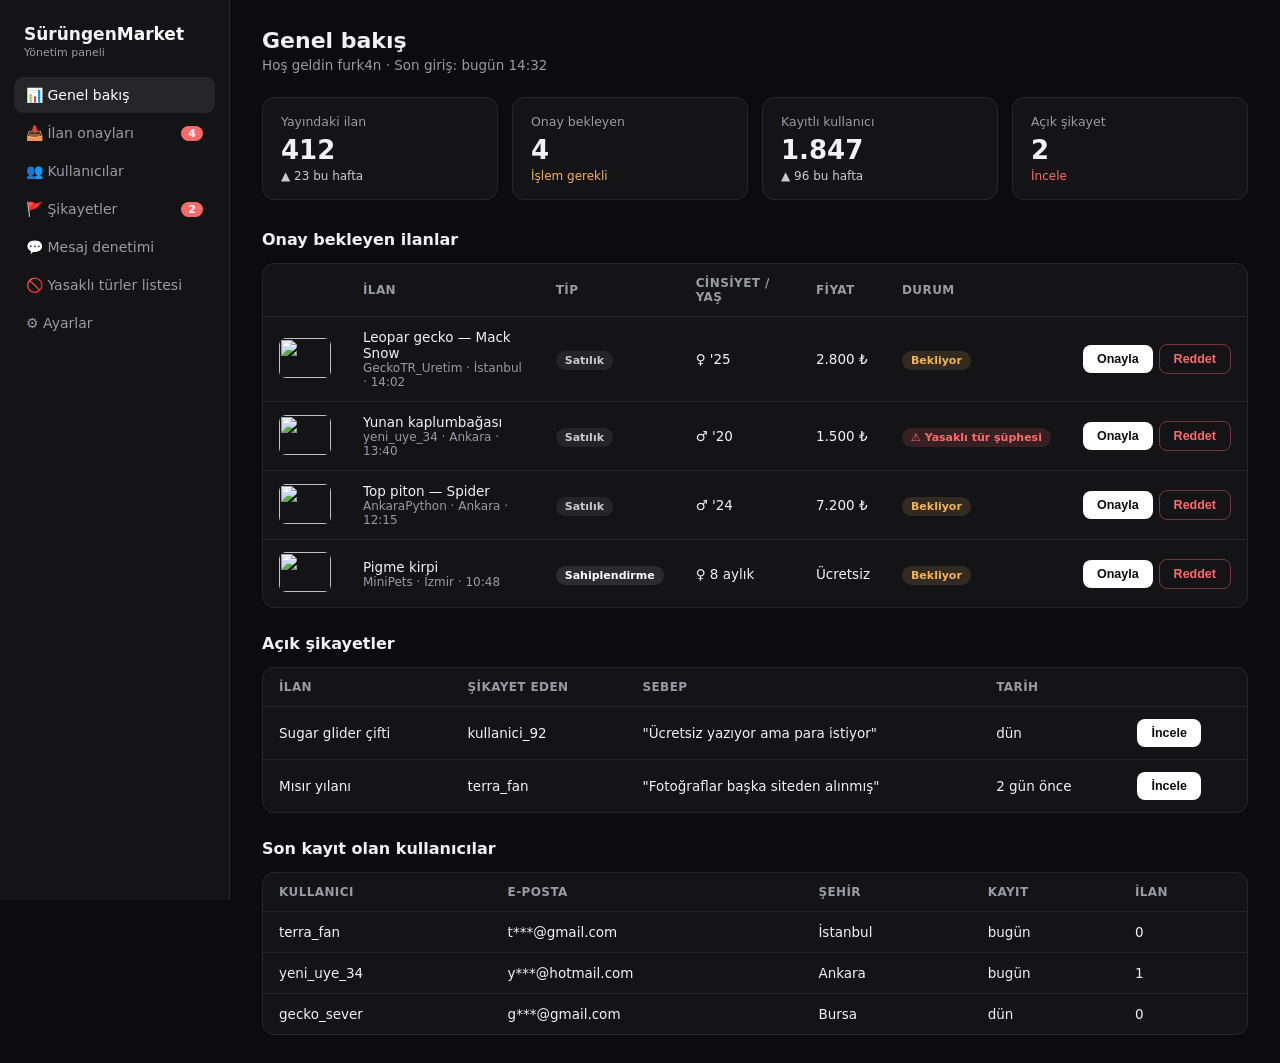
==== admin.html @ e625e051 "Add files via upload" ====
<!DOCTYPE html>
<html lang="tr">
<head>
<meta charset="UTF-8">
<meta name="viewport" content="width=device-width, initial-scale=1.0">
<title>Yönetim Paneli — SürüngenMarket</title>
<style>
  :root {
    --bg: #0c0c0e; --bg-2: #141417; --bg-3: #1c1c21;
    --border: #26262c; --border-2: #35353d;
    --text: #f2f2f4; --muted: #9a9aa3;
    --accent: #ffffff; --accent-2: #ffffff;
    --red: #ff6b6b; --amber: #f0b25a; --blue: #5aa8e8;
  }
  * { margin: 0; padding: 0; box-sizing: border-box; }
  body { font-family: 'Segoe UI', system-ui, sans-serif; background: var(--bg); color: var(--text); display: flex; min-height: 100vh; }

  aside { width: 230px; background: var(--bg-2); border-right: 1px solid var(--border); padding: 20px 14px; flex-shrink: 0; position: sticky; top: 0; height: 100vh; }
  .logo { font-size: 17px; font-weight: 800; padding: 4px 10px 18px; }
  .logo span { color: var(--accent-2); }
  .logo small { display: block; font-size: 11px; color: var(--muted); font-weight: 500; margin-top: 2px; }
  aside a { display: flex; align-items: center; gap: 10px; padding: 10px 12px; border-radius: 9px; color: var(--muted); text-decoration: none; font-size: 14px; font-weight: 500; margin-bottom: 2px; transition: all .15s; }
  aside a:hover { background: var(--bg-3); color: #fff; }
  aside a.active { background: rgba(255,255,255,.08); color: #fff; }
  aside a .n { margin-left: auto; background: var(--red); color: #fff; font-size: 11px; font-weight: 700; padding: 1px 7px; border-radius: 99px; }

  main { flex: 1; padding: 28px 32px; max-width: 1100px; }
  h1 { font-size: 22px; font-weight: 700; margin-bottom: 4px; }
  .sub { color: var(--muted); font-size: 13.5px; margin-bottom: 24px; }

  .stats { display: grid; grid-template-columns: repeat(auto-fit, minmax(170px, 1fr)); gap: 14px; margin-bottom: 30px; }
  .stat { background: var(--bg-2); border: 1px solid var(--border); border-radius: 12px; padding: 16px 18px; transition: transform .2s, border-color .2s; }
  .stat:hover { transform: translateY(-3px); border-color: var(--border-2); }
  .stat .l { font-size: 12.5px; color: var(--muted); margin-bottom: 6px; }
  .stat .v { font-size: 26px; font-weight: 700; }
  .stat .d { font-size: 12px; margin-top: 4px; }
  .up { color: #c9c9ce; } .warn { color: var(--amber); } .down { color: var(--red); }

  h2 { font-size: 16px; font-weight: 700; margin: 26px 0 14px; }
  .panel { background: var(--bg-2); border: 1px solid var(--border); border-radius: 12px; overflow: hidden; }
  table { width: 100%; border-collapse: collapse; font-size: 13.5px; }
  th { text-align: left; padding: 12px 16px; color: var(--muted); font-size: 12px; text-transform: uppercase; letter-spacing: .4px; border-bottom: 1px solid var(--border); font-weight: 600; }
  td { padding: 12px 16px; border-bottom: 1px solid var(--border); vertical-align: middle; }
  tr:last-child td { border-bottom: none; }
  tr { transition: background .15s; }
  tbody tr:hover { background: var(--bg-3); }
  .thumb { width: 52px; height: 40px; border-radius: 7px; object-fit: cover; }
  .who { font-size: 12px; color: var(--muted); }
  .tag { font-size: 11px; font-weight: 600; padding: 3px 9px; border-radius: 99px; white-space: nowrap; }
  .tag.bekliyor { background: rgba(240,178,90,.14); color: var(--amber); }
  .tag.riskli { background: rgba(255,107,107,.14); color: var(--red); }
  .tag.satis { background: rgba(255,255,255,.07); color: #c9c9ce; }
  .tag.sahiplendirme { background: rgba(255,255,255,.1); color: #fff; }
  .btn { padding: 7px 14px; border-radius: 8px; font-size: 12.5px; font-weight: 600; cursor: pointer; border: none; transition: opacity .15s, transform .1s; }
  .btn:hover { opacity: .85; } .btn:active { transform: scale(.96); }
  .ok { background: #fff; color: #0c0c0e; }
  .no { background: transparent; color: var(--red); border: 1px solid rgba(255,107,107,.4); margin-left: 6px; }
  .empty { padding: 28px 16px; text-align: center; color: var(--muted); font-size: 14px; }
  .row-out { animation: out .35s ease forwards; }
  @keyframes out { to { opacity: 0; transform: translateX(24px); } }
  .toast { position: fixed; bottom: 24px; right: 24px; background: var(--bg-3); border: 1px solid var(--border-2); border-left: 3px solid #fff; padding: 12px 18px; border-radius: 10px; font-size: 13.5px; display: none; animation: pop .25s ease; }
  @keyframes pop { from { transform: translateY(10px); opacity: 0; } to { transform: none; opacity: 1; } }
  @media (max-width: 800px) { aside { display: none; } main { padding: 20px 16px; } }
</style>
</head>
<body>

<aside>
  <div class="logo">Sürüngen<span>Market</span><small>Yönetim paneli</small></div>
  <a href="#" class="active">📊 Genel bakış</a>
  <a href="#onay">📥 İlan onayları <span class="n" id="pending-n">4</span></a>
  <a href="#">👥 Kullanıcılar</a>
  <a href="#sikayet">🚩 Şikayetler <span class="n">2</span></a>
  <a href="#">💬 Mesaj denetimi</a>
  <a href="#">🚫 Yasaklı türler listesi</a>
  <a href="#">⚙️ Ayarlar</a>
</aside>

<main>
  <h1>Genel bakış</h1>
  <p class="sub">Hoş geldin furk4n · Son giriş: bugün 14:32</p>

  <div class="stats">
    <div class="stat"><div class="l">Yayındaki ilan</div><div class="v">412</div><div class="d up">▲ 23 bu hafta</div></div>
    <div class="stat"><div class="l">Onay bekleyen</div><div class="v" id="stat-pending">4</div><div class="d warn">İşlem gerekli</div></div>
    <div class="stat"><div class="l">Kayıtlı kullanıcı</div><div class="v">1.847</div><div class="d up">▲ 96 bu hafta</div></div>
    <div class="stat"><div class="l">Açık şikayet</div><div class="v">2</div><div class="d down">İncele</div></div>
  </div>

  <h2 id="onay">Onay bekleyen ilanlar</h2>
  <div class="panel">
    <table>
      <thead><tr><th></th><th>İlan</th><th>Tip</th><th>Cinsiyet / yaş</th><th>Fiyat</th><th>Durum</th><th></th></tr></thead>
      <tbody id="queue">
        <tr>
          <td><img class="thumb" src="https://loremflickr.com/160/120/leopardgecko?lock=41" alt=""></td>
          <td>Leopar gecko — Mack Snow<div class="who">GeckoTR_Uretim · İstanbul · 14:02</div></td>
          <td><span class="tag satis">Satılık</span></td>
          <td>♀ '25</td>
          <td>2.800 ₺</td>
          <td><span class="tag bekliyor">Bekliyor</span></td>
          <td style="white-space:nowrap"><button class="btn ok" onclick="approve(this)">Onayla</button><button class="btn no" onclick="reject(this)">Reddet</button></td>
        </tr>
        <tr>
          <td><img class="thumb" src="https://loremflickr.com/160/120/tortoise?lock=42" alt=""></td>
          <td>Yunan kaplumbağası<div class="who">yeni_uye_34 · Ankara · 13:40</div></td>
          <td><span class="tag satis">Satılık</span></td>
          <td>♂ '20</td>
          <td>1.500 ₺</td>
          <td><span class="tag riskli">⚠ Yasaklı tür şüphesi</span></td>
          <td style="white-space:nowrap"><button class="btn ok" onclick="approve(this)">Onayla</button><button class="btn no" onclick="reject(this)">Reddet</button></td>
        </tr>
        <tr>
          <td><img class="thumb" src="https://loremflickr.com/160/120/ballpython?lock=43" alt=""></td>
          <td>Top piton — Spider<div class="who">AnkaraPython · Ankara · 12:15</div></td>
          <td><span class="tag satis">Satılık</span></td>
          <td>♂ '24</td>
          <td>7.200 ₺</td>
          <td><span class="tag bekliyor">Bekliyor</span></td>
          <td style="white-space:nowrap"><button class="btn ok" onclick="approve(this)">Onayla</button><button class="btn no" onclick="reject(this)">Reddet</button></td>
        </tr>
        <tr>
          <td><img class="thumb" src="https://loremflickr.com/160/120/hedgehog?lock=44" alt=""></td>
          <td>Pigme kirpi<div class="who">MiniPets · İzmir · 10:48</div></td>
          <td><span class="tag sahiplendirme">Sahiplendirme</span></td>
          <td>♀ 8 aylık</td>
          <td>Ücretsiz</td>
          <td><span class="tag bekliyor">Bekliyor</span></td>
          <td style="white-space:nowrap"><button class="btn ok" onclick="approve(this)">Onayla</button><button class="btn no" onclick="reject(this)">Reddet</button></td>
        </tr>
      </tbody>
    </table>
    <div class="empty" id="empty" style="display:none">Bekleyen ilan kalmadı 🎉</div>
  </div>

  <h2 id="sikayet">Açık şikayetler</h2>
  <div class="panel">
    <table>
      <thead><tr><th>İlan</th><th>Şikayet eden</th><th>Sebep</th><th>Tarih</th><th></th></tr></thead>
      <tbody>
        <tr><td>Sugar glider çifti</td><td>kullanici_92</td><td>"Ücretsiz yazıyor ama para istiyor"</td><td>dün</td><td><button class="btn ok">İncele</button></td></tr>
        <tr><td>Mısır yılanı</td><td>terra_fan</td><td>"Fotoğraflar başka siteden alınmış"</td><td>2 gün önce</td><td><button class="btn ok">İncele</button></td></tr>
      </tbody>
    </table>
  </div>

  <h2>Son kayıt olan kullanıcılar</h2>
  <div class="panel">
    <table>
      <thead><tr><th>Kullanıcı</th><th>E-posta</th><th>Şehir</th><th>Kayıt</th><th>İlan</th></tr></thead>
      <tbody>
        <tr><td>terra_fan</td><td>t***@gmail.com</td><td>İstanbul</td><td>bugün</td><td>0</td></tr>
        <tr><td>yeni_uye_34</td><td>y***@hotmail.com</td><td>Ankara</td><td>bugün</td><td>1</td></tr>
        <tr><td>gecko_sever</td><td>g***@gmail.com</td><td>Bursa</td><td>dün</td><td>0</td></tr>
      </tbody>
    </table>
  </div>
</main>

<div class="toast" id="toast"></div>

<script>
function done(row, msg) {
  row.classList.add("row-out");
  setTimeout(() => {
    row.remove();
    const left = document.querySelectorAll("#queue tr").length;
    document.getElementById("pending-n").textContent = left;
    document.getElementById("stat-pending").textContent = left;
    if (!left) document.getElementById("empty").style.display = "block";
  }, 350);
  const t = document.getElementById("toast");
  t.textContent = msg;
  t.style.display = "block";
  clearTimeout(t._h);
  t._h = setTimeout(() => t.style.display = "none", 2500);
}
function approve(btn) { done(btn.closest("tr"), "İlan onaylandı ve yayına alındı ✓"); }
function reject(btn) { done(btn.closest("tr"), "İlan reddedildi, kullanıcıya bildirim gönderildi"); }
</script>

</body>
</html>
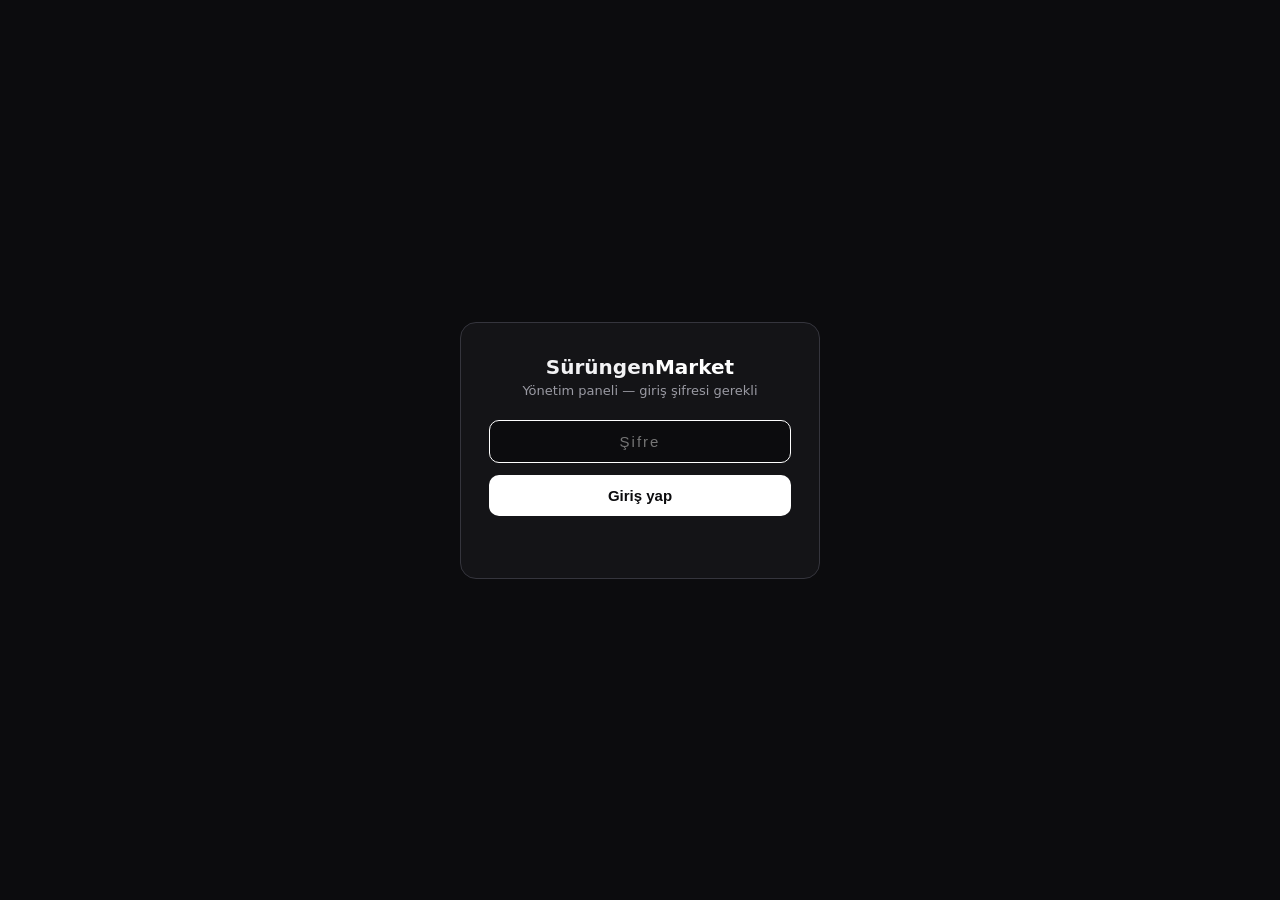
==== commit 74cccaf7: "Add files via upload" ====
--- a/admin.html
+++ b/admin.html
@@ -61,9 +61,32 @@
   .toast { position: fixed; bottom: 24px; right: 24px; background: var(--bg-3); border: 1px solid var(--border-2); border-left: 3px solid #fff; padding: 12px 18px; border-radius: 10px; font-size: 13.5px; display: none; animation: pop .25s ease; }
   @keyframes pop { from { transform: translateY(10px); opacity: 0; } to { transform: none; opacity: 1; } }
   @media (max-width: 800px) { aside { display: none; } main { padding: 20px 16px; } }
+
+  /* Giriş kapısı */
+  #gate { position: fixed; inset: 0; z-index: 999; background: var(--bg); display: flex; align-items: center; justify-content: center; }
+  .gate-box { width: 100%; max-width: 360px; background: var(--bg-2); border: 1px solid var(--border-2); border-radius: 16px; padding: 32px 28px; text-align: center; }
+  .gate-box .glogo { font-size: 20px; font-weight: 800; margin-bottom: 4px; }
+  .gate-box .glogo span { color: #fff; }
+  .gate-box p { color: var(--muted); font-size: 13px; margin-bottom: 22px; }
+  .gate-box input { width: 100%; padding: 12px 14px; border-radius: 10px; border: 1px solid var(--border-2); background: var(--bg); color: #fff; font-size: 15px; outline: none; text-align: center; letter-spacing: 2px; }
+  .gate-box input:focus { border-color: #fff; }
+  .gate-box button { width: 100%; margin-top: 12px; padding: 12px; border-radius: 10px; border: none; background: #fff; color: #0c0c0e; font-size: 15px; font-weight: 700; cursor: pointer; }
+  .gate-box .gerr { color: var(--red); font-size: 13px; margin-top: 12px; min-height: 18px; }
+  body.locked { overflow: hidden; }
+  body.locked aside, body.locked main, body.locked .toast { display: none !important; }
 </style>
 </head>
-<body>
+<body class="locked">
+
+<div id="gate">
+  <div class="gate-box">
+    <div class="glogo">Sürüngen<span>Market</span></div>
+    <p>Yönetim paneli — giriş şifresi gerekli</p>
+    <input id="gpass" type="password" placeholder="Şifre" autofocus onkeydown="if(event.key==='Enter') tryLogin()">
+    <button onclick="tryLogin()">Giriş yap</button>
+    <div class="gerr" id="gerr"></div>
+  </div>
+</div>
 
 <aside>
   <div class="logo">Sürüngen<span>Market</span><small>Yönetim paneli</small></div>
@@ -160,6 +183,32 @@
 <div class="toast" id="toast"></div>
 
 <script>
+/* ============================================================
+   YÖNETİM PANELİ GİRİŞ ŞİFRESİ
+   Şifreyi değiştirmek için aşağıdaki tırnak içini düzenle:
+   ============================================================ */
+const ADMIN_SIFRE = "surungen2026";
+
+/* Oturum: doğru şifre girilince tarayıcı sekmesi boyunca hatırlanır */
+if (sessionStorage.getItem("sm_admin_ok") === "1") unlock();
+
+function tryLogin() {
+  const val = document.getElementById("gpass").value;
+  if (val === ADMIN_SIFRE) {
+    sessionStorage.setItem("sm_admin_ok", "1");
+    unlock();
+  } else {
+    document.getElementById("gerr").textContent = "Şifre hatalı, tekrar dene.";
+    document.getElementById("gpass").value = "";
+    document.getElementById("gpass").focus();
+  }
+}
+function unlock() {
+  document.body.classList.remove("locked");
+  const g = document.getElementById("gate");
+  if (g) g.remove();
+}
+
 function done(row, msg) {
   row.classList.add("row-out");
   setTimeout(() => {
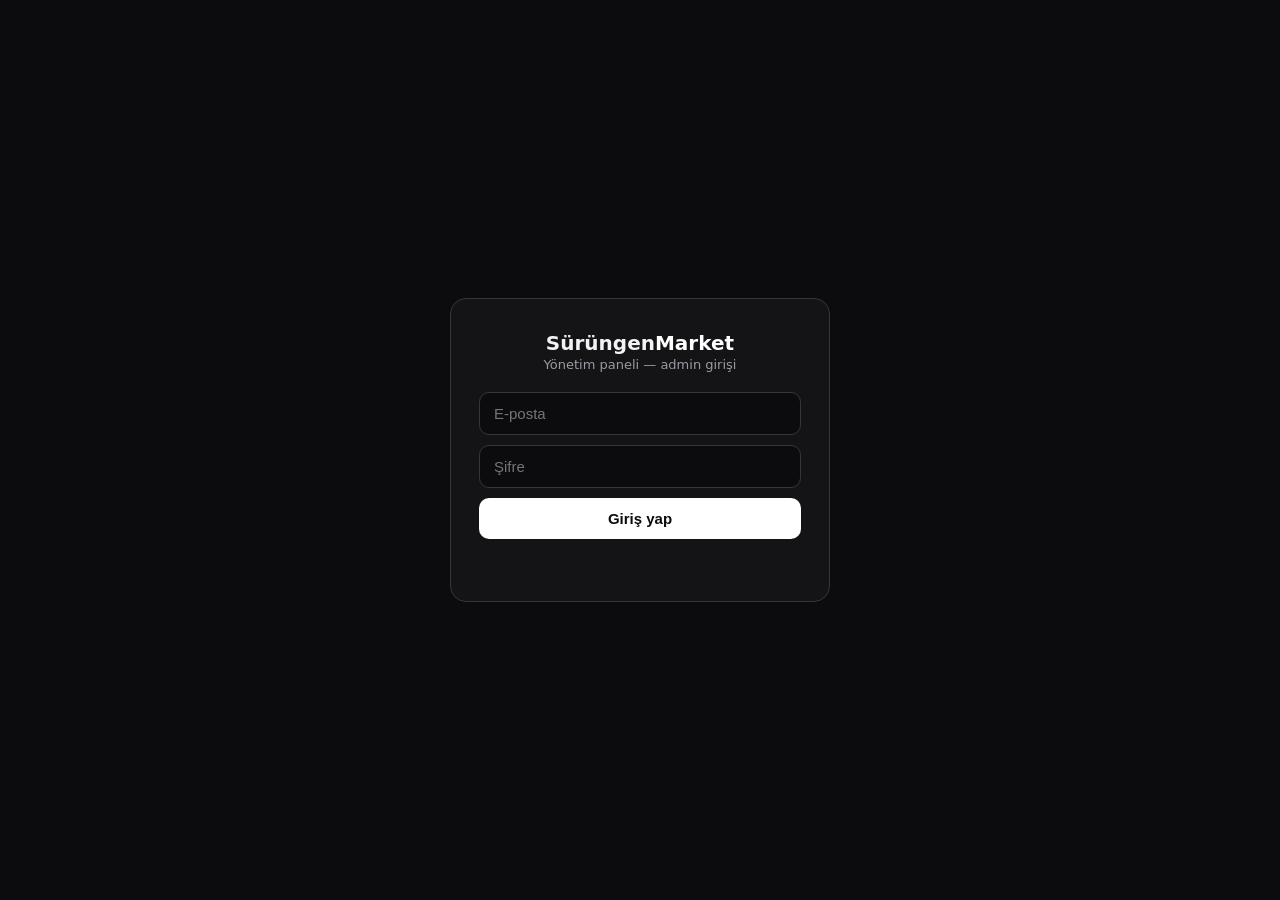
==== commit 19cd582c: "Update admin.html" ====
--- a/admin.html
+++ b/admin.html
@@ -3,230 +3,256 @@
 <head>
 <meta charset="UTF-8">
 <meta name="viewport" content="width=device-width, initial-scale=1.0">
+<meta name="robots" content="noindex, nofollow">
 <title>Yönetim Paneli — SürüngenMarket</title>
 <style>
   :root {
-    --bg: #0c0c0e; --bg-2: #141417; --bg-3: #1c1c21;
-    --border: #26262c; --border-2: #35353d;
-    --text: #f2f2f4; --muted: #9a9aa3;
-    --accent: #ffffff; --accent-2: #ffffff;
-    --red: #ff6b6b; --amber: #f0b25a; --blue: #5aa8e8;
+    --bg:#0c0c0e; --bg-2:#141417; --bg-3:#1c1c21; --border:#26262c; --border-2:#35353d;
+    --text:#f2f2f4; --muted:#9a9aa3; --red:#ff6b6b; --amber:#f0b25a; --green:#26c592;
   }
-  * { margin: 0; padding: 0; box-sizing: border-box; }
-  body { font-family: 'Segoe UI', system-ui, sans-serif; background: var(--bg); color: var(--text); display: flex; min-height: 100vh; }
-
-  aside { width: 230px; background: var(--bg-2); border-right: 1px solid var(--border); padding: 20px 14px; flex-shrink: 0; position: sticky; top: 0; height: 100vh; }
-  .logo { font-size: 17px; font-weight: 800; padding: 4px 10px 18px; }
-  .logo span { color: var(--accent-2); }
-  .logo small { display: block; font-size: 11px; color: var(--muted); font-weight: 500; margin-top: 2px; }
-  aside a { display: flex; align-items: center; gap: 10px; padding: 10px 12px; border-radius: 9px; color: var(--muted); text-decoration: none; font-size: 14px; font-weight: 500; margin-bottom: 2px; transition: all .15s; }
-  aside a:hover { background: var(--bg-3); color: #fff; }
-  aside a.active { background: rgba(255,255,255,.08); color: #fff; }
-  aside a .n { margin-left: auto; background: var(--red); color: #fff; font-size: 11px; font-weight: 700; padding: 1px 7px; border-radius: 99px; }
-
-  main { flex: 1; padding: 28px 32px; max-width: 1100px; }
-  h1 { font-size: 22px; font-weight: 700; margin-bottom: 4px; }
-  .sub { color: var(--muted); font-size: 13.5px; margin-bottom: 24px; }
-
-  .stats { display: grid; grid-template-columns: repeat(auto-fit, minmax(170px, 1fr)); gap: 14px; margin-bottom: 30px; }
-  .stat { background: var(--bg-2); border: 1px solid var(--border); border-radius: 12px; padding: 16px 18px; transition: transform .2s, border-color .2s; }
-  .stat:hover { transform: translateY(-3px); border-color: var(--border-2); }
-  .stat .l { font-size: 12.5px; color: var(--muted); margin-bottom: 6px; }
-  .stat .v { font-size: 26px; font-weight: 700; }
-  .stat .d { font-size: 12px; margin-top: 4px; }
-  .up { color: #c9c9ce; } .warn { color: var(--amber); } .down { color: var(--red); }
-
-  h2 { font-size: 16px; font-weight: 700; margin: 26px 0 14px; }
-  .panel { background: var(--bg-2); border: 1px solid var(--border); border-radius: 12px; overflow: hidden; }
-  table { width: 100%; border-collapse: collapse; font-size: 13.5px; }
-  th { text-align: left; padding: 12px 16px; color: var(--muted); font-size: 12px; text-transform: uppercase; letter-spacing: .4px; border-bottom: 1px solid var(--border); font-weight: 600; }
-  td { padding: 12px 16px; border-bottom: 1px solid var(--border); vertical-align: middle; }
-  tr:last-child td { border-bottom: none; }
-  tr { transition: background .15s; }
-  tbody tr:hover { background: var(--bg-3); }
-  .thumb { width: 52px; height: 40px; border-radius: 7px; object-fit: cover; }
-  .who { font-size: 12px; color: var(--muted); }
-  .tag { font-size: 11px; font-weight: 600; padding: 3px 9px; border-radius: 99px; white-space: nowrap; }
-  .tag.bekliyor { background: rgba(240,178,90,.14); color: var(--amber); }
-  .tag.riskli { background: rgba(255,107,107,.14); color: var(--red); }
-  .tag.satis { background: rgba(255,255,255,.07); color: #c9c9ce; }
-  .tag.sahiplendirme { background: rgba(255,255,255,.1); color: #fff; }
-  .btn { padding: 7px 14px; border-radius: 8px; font-size: 12.5px; font-weight: 600; cursor: pointer; border: none; transition: opacity .15s, transform .1s; }
-  .btn:hover { opacity: .85; } .btn:active { transform: scale(.96); }
-  .ok { background: #fff; color: #0c0c0e; }
-  .no { background: transparent; color: var(--red); border: 1px solid rgba(255,107,107,.4); margin-left: 6px; }
-  .empty { padding: 28px 16px; text-align: center; color: var(--muted); font-size: 14px; }
-  .row-out { animation: out .35s ease forwards; }
-  @keyframes out { to { opacity: 0; transform: translateX(24px); } }
-  .toast { position: fixed; bottom: 24px; right: 24px; background: var(--bg-3); border: 1px solid var(--border-2); border-left: 3px solid #fff; padding: 12px 18px; border-radius: 10px; font-size: 13.5px; display: none; animation: pop .25s ease; }
-  @keyframes pop { from { transform: translateY(10px); opacity: 0; } to { transform: none; opacity: 1; } }
-  @media (max-width: 800px) { aside { display: none; } main { padding: 20px 16px; } }
-
-  /* Giriş kapısı */
-  #gate { position: fixed; inset: 0; z-index: 999; background: var(--bg); display: flex; align-items: center; justify-content: center; }
-  .gate-box { width: 100%; max-width: 360px; background: var(--bg-2); border: 1px solid var(--border-2); border-radius: 16px; padding: 32px 28px; text-align: center; }
-  .gate-box .glogo { font-size: 20px; font-weight: 800; margin-bottom: 4px; }
-  .gate-box .glogo span { color: #fff; }
-  .gate-box p { color: var(--muted); font-size: 13px; margin-bottom: 22px; }
-  .gate-box input { width: 100%; padding: 12px 14px; border-radius: 10px; border: 1px solid var(--border-2); background: var(--bg); color: #fff; font-size: 15px; outline: none; text-align: center; letter-spacing: 2px; }
-  .gate-box input:focus { border-color: #fff; }
-  .gate-box button { width: 100%; margin-top: 12px; padding: 12px; border-radius: 10px; border: none; background: #fff; color: #0c0c0e; font-size: 15px; font-weight: 700; cursor: pointer; }
-  .gate-box .gerr { color: var(--red); font-size: 13px; margin-top: 12px; min-height: 18px; }
-  body.locked { overflow: hidden; }
-  body.locked aside, body.locked main, body.locked .toast { display: none !important; }
+  * { margin:0; padding:0; box-sizing:border-box; }
+  body { font-family:'Segoe UI',system-ui,sans-serif; background:var(--bg); color:var(--text); }
+  a { color:inherit; }
+  .layout { display:flex; min-height:100vh; }
+  aside { width:230px; background:var(--bg-2); border-right:1px solid var(--border); padding:20px 14px; flex-shrink:0; }
+  .logo { font-size:17px; font-weight:800; padding:4px 10px 4px; }
+  .logo span { color:#fff; } .logo small { display:block; font-size:11px; color:var(--muted); font-weight:500; margin-top:2px; }
+  aside nav { margin-top:14px; }
+  aside a.navitem { display:flex; align-items:center; gap:10px; padding:10px 12px; border-radius:9px; color:var(--muted); text-decoration:none; font-size:14px; font-weight:500; margin-bottom:2px; cursor:pointer; transition:all .15s; }
+  aside a.navitem:hover { background:var(--bg-3); color:#fff; }
+  aside a.navitem .n { margin-left:auto; background:var(--red); color:#fff; font-size:11px; font-weight:700; padding:1px 7px; border-radius:99px; }
+  main { flex:1; padding:28px 32px; max-width:1150px; }
+  h1 { font-size:22px; font-weight:700; margin-bottom:4px; }
+  .sub { color:var(--muted); font-size:13.5px; margin-bottom:24px; }
+  .stats { display:grid; grid-template-columns:repeat(auto-fit,minmax(170px,1fr)); gap:14px; margin-bottom:30px; }
+  .stat { background:var(--bg-2); border:1px solid var(--border); border-radius:12px; padding:16px 18px; }
+  .stat .l { font-size:12.5px; color:var(--muted); margin-bottom:6px; }
+  .stat .v { font-size:26px; font-weight:700; }
+  h2 { font-size:16px; font-weight:700; margin:26px 0 14px; }
+  .panel { background:var(--bg-2); border:1px solid var(--border); border-radius:12px; overflow:hidden; }
+  table { width:100%; border-collapse:collapse; font-size:13.5px; }
+  th { text-align:left; padding:12px 16px; color:var(--muted); font-size:12px; text-transform:uppercase; letter-spacing:.4px; border-bottom:1px solid var(--border); font-weight:600; }
+  td { padding:12px 16px; border-bottom:1px solid var(--border); vertical-align:middle; }
+  tr:last-child td { border-bottom:none; }
+  tbody tr:hover { background:var(--bg-3); }
+  .thumb { width:52px; height:40px; border-radius:7px; object-fit:cover; background:var(--bg-3); }
+  .who { font-size:12px; color:var(--muted); }
+  .tag { font-size:11px; font-weight:600; padding:3px 9px; border-radius:99px; white-space:nowrap; }
+  .tag.bekliyor { background:rgba(240,178,90,.14); color:var(--amber); }
+  .tag.satis { background:rgba(255,255,255,.07); color:#c9c9ce; }
+  .tag.sahiplendirme { background:rgba(255,255,255,.12); color:#fff; }
+  .btn { padding:7px 14px; border-radius:8px; font-size:12.5px; font-weight:600; cursor:pointer; border:none; transition:opacity .15s, transform .1s; }
+  .btn:hover { opacity:.85; } .btn:active { transform:scale(.96); }
+  .ok { background:#fff; color:#0c0c0e; }
+  .no { background:transparent; color:var(--red); border:1px solid rgba(255,107,107,.4); margin-left:6px; }
+  .empty { padding:26px 16px; text-align:center; color:var(--muted); font-size:14px; }
+  .toast { position:fixed; bottom:24px; right:24px; background:var(--bg-3); border:1px solid var(--border-2); border-left:3px solid var(--green); padding:12px 18px; border-radius:10px; font-size:13.5px; display:none; z-index:50; }
+  /* giriş kapısı */
+  #gate { position:fixed; inset:0; background:var(--bg); display:flex; align-items:center; justify-content:center; padding:20px; z-index:100; }
+  .gate-box { width:100%; max-width:380px; background:var(--bg-2); border:1px solid var(--border-2); border-radius:16px; padding:32px 28px; text-align:center; }
+  .gate-box .glogo { font-size:20px; font-weight:800; margin-bottom:2px; } .gate-box .glogo span { color:#fff; }
+  .gate-box p { color:var(--muted); font-size:13px; margin-bottom:20px; }
+  .gate-box input { width:100%; padding:12px 14px; border-radius:10px; border:1px solid var(--border-2); background:var(--bg); color:#fff; font-size:15px; outline:none; margin-bottom:10px; }
+  .gate-box button { width:100%; padding:12px; border-radius:10px; border:none; background:#fff; color:#0c0c0e; font-weight:700; font-size:15px; cursor:pointer; }
+  .gate-box .gerr { color:var(--red); font-size:13px; margin-top:12px; min-height:18px; }
+  .hidden { display:none !important; }
+  @media (max-width:820px){ aside{display:none;} main{padding:20px 16px;} }
 </style>
 </head>
-<body class="locked">
+<body>
 
 <div id="gate">
   <div class="gate-box">
     <div class="glogo">Sürüngen<span>Market</span></div>
-    <p>Yönetim paneli — giriş şifresi gerekli</p>
-    <input id="gpass" type="password" placeholder="Şifre" autofocus onkeydown="if(event.key==='Enter') tryLogin()">
-    <button onclick="tryLogin()">Giriş yap</button>
+    <p id="gate-sub">Yönetim paneli — admin girişi</p>
+    <div id="gate-form">
+      <input id="g-email" type="email" placeholder="E-posta">
+      <input id="g-pass" type="password" placeholder="Şifre">
+      <button id="g-login">Giriş yap</button>
+    </div>
     <div class="gerr" id="gerr"></div>
   </div>
 </div>
 
-<aside>
-  <div class="logo">Sürüngen<span>Market</span><small>Yönetim paneli</small></div>
-  <a href="#" class="active">📊 Genel bakış</a>
-  <a href="#onay">📥 İlan onayları <span class="n" id="pending-n">4</span></a>
-  <a href="#">👥 Kullanıcılar</a>
-  <a href="#sikayet">🚩 Şikayetler <span class="n">2</span></a>
-  <a href="#">💬 Mesaj denetimi</a>
-  <a href="#">🚫 Yasaklı türler listesi</a>
-  <a href="#">⚙️ Ayarlar</a>
-</aside>
-
-<main>
-  <h1>Genel bakış</h1>
-  <p class="sub">Hoş geldin furk4n · Son giriş: bugün 14:32</p>
-
-  <div class="stats">
-    <div class="stat"><div class="l">Yayındaki ilan</div><div class="v">412</div><div class="d up">▲ 23 bu hafta</div></div>
-    <div class="stat"><div class="l">Onay bekleyen</div><div class="v" id="stat-pending">4</div><div class="d warn">İşlem gerekli</div></div>
-    <div class="stat"><div class="l">Kayıtlı kullanıcı</div><div class="v">1.847</div><div class="d up">▲ 96 bu hafta</div></div>
-    <div class="stat"><div class="l">Açık şikayet</div><div class="v">2</div><div class="d down">İncele</div></div>
-  </div>
-
-  <h2 id="onay">Onay bekleyen ilanlar</h2>
-  <div class="panel">
-    <table>
-      <thead><tr><th></th><th>İlan</th><th>Tip</th><th>Cinsiyet / yaş</th><th>Fiyat</th><th>Durum</th><th></th></tr></thead>
-      <tbody id="queue">
-        <tr>
-          <td><img class="thumb" src="https://loremflickr.com/160/120/leopardgecko?lock=41" alt=""></td>
-          <td>Leopar gecko — Mack Snow<div class="who">GeckoTR_Uretim · İstanbul · 14:02</div></td>
-          <td><span class="tag satis">Satılık</span></td>
-          <td>♀ '25</td>
-          <td>2.800 ₺</td>
-          <td><span class="tag bekliyor">Bekliyor</span></td>
-          <td style="white-space:nowrap"><button class="btn ok" onclick="approve(this)">Onayla</button><button class="btn no" onclick="reject(this)">Reddet</button></td>
-        </tr>
-        <tr>
-          <td><img class="thumb" src="https://loremflickr.com/160/120/tortoise?lock=42" alt=""></td>
-          <td>Yunan kaplumbağası<div class="who">yeni_uye_34 · Ankara · 13:40</div></td>
-          <td><span class="tag satis">Satılık</span></td>
-          <td>♂ '20</td>
-          <td>1.500 ₺</td>
-          <td><span class="tag riskli">⚠ Yasaklı tür şüphesi</span></td>
-          <td style="white-space:nowrap"><button class="btn ok" onclick="approve(this)">Onayla</button><button class="btn no" onclick="reject(this)">Reddet</button></td>
-        </tr>
-        <tr>
-          <td><img class="thumb" src="https://loremflickr.com/160/120/ballpython?lock=43" alt=""></td>
-          <td>Top piton — Spider<div class="who">AnkaraPython · Ankara · 12:15</div></td>
-          <td><span class="tag satis">Satılık</span></td>
-          <td>♂ '24</td>
-          <td>7.200 ₺</td>
-          <td><span class="tag bekliyor">Bekliyor</span></td>
-          <td style="white-space:nowrap"><button class="btn ok" onclick="approve(this)">Onayla</button><button class="btn no" onclick="reject(this)">Reddet</button></td>
-        </tr>
-        <tr>
-          <td><img class="thumb" src="https://loremflickr.com/160/120/hedgehog?lock=44" alt=""></td>
-          <td>Pigme kirpi<div class="who">MiniPets · İzmir · 10:48</div></td>
-          <td><span class="tag sahiplendirme">Sahiplendirme</span></td>
-          <td>♀ 8 aylık</td>
-          <td>Ücretsiz</td>
-          <td><span class="tag bekliyor">Bekliyor</span></td>
-          <td style="white-space:nowrap"><button class="btn ok" onclick="approve(this)">Onayla</button><button class="btn no" onclick="reject(this)">Reddet</button></td>
-        </tr>
-      </tbody>
-    </table>
-    <div class="empty" id="empty" style="display:none">Bekleyen ilan kalmadı 🎉</div>
-  </div>
-
-  <h2 id="sikayet">Açık şikayetler</h2>
-  <div class="panel">
-    <table>
-      <thead><tr><th>İlan</th><th>Şikayet eden</th><th>Sebep</th><th>Tarih</th><th></th></tr></thead>
-      <tbody>
-        <tr><td>Sugar glider çifti</td><td>kullanici_92</td><td>"Ücretsiz yazıyor ama para istiyor"</td><td>dün</td><td><button class="btn ok">İncele</button></td></tr>
-        <tr><td>Mısır yılanı</td><td>terra_fan</td><td>"Fotoğraflar başka siteden alınmış"</td><td>2 gün önce</td><td><button class="btn ok">İncele</button></td></tr>
-      </tbody>
-    </table>
-  </div>
-
-  <h2>Son kayıt olan kullanıcılar</h2>
-  <div class="panel">
-    <table>
-      <thead><tr><th>Kullanıcı</th><th>E-posta</th><th>Şehir</th><th>Kayıt</th><th>İlan</th></tr></thead>
-      <tbody>
-        <tr><td>terra_fan</td><td>t***@gmail.com</td><td>İstanbul</td><td>bugün</td><td>0</td></tr>
-        <tr><td>yeni_uye_34</td><td>y***@hotmail.com</td><td>Ankara</td><td>bugün</td><td>1</td></tr>
-        <tr><td>gecko_sever</td><td>g***@gmail.com</td><td>Bursa</td><td>dün</td><td>0</td></tr>
-      </tbody>
-    </table>
-  </div>
-</main>
+<div class="layout hidden" id="panel">
+  <aside>
+    <div class="logo">Sürüngen<span>Market</span><small>Yönetim paneli</small></div>
+    <nav>
+      <a class="navitem" id="nav-user" style="pointer-events:none">👤 <span id="me-name"></span></a>
+      <a class="navitem" data-sec="overview">📊 Genel bakış</a>
+      <a class="navitem" data-sec="pending">📥 İlan onayları <span class="n hidden" id="pn"></span></a>
+      <a class="navitem" data-sec="reports">🚩 Şikayetler <span class="n hidden" id="rn"></span></a>
+      <a class="navitem" data-sec="users">👥 Kullanıcılar</a>
+      <a class="navitem" href="index.html">↩ Siteye dön</a>
+      <a class="navitem" id="logout">🚪 Çıkış</a>
+    </nav>
+  </aside>
+
+  <main>
+    <h1 id="sec-title">Genel bakış</h1>
+    <p class="sub" id="sec-sub">Hoş geldin</p>
+
+    <div id="stats-wrap" class="stats"></div>
+
+    <div id="section"></div>
+  </main>
+</div>
 
 <div class="toast" id="toast"></div>
 
-<script>
-/* ============================================================
-   YÖNETİM PANELİ GİRİŞ ŞİFRESİ
-   Şifreyi değiştirmek için aşağıdaki tırnak içini düzenle:
-   ============================================================ */
-const ADMIN_SIFRE = "surungen2026";
-
-/* Oturum: doğru şifre girilince tarayıcı sekmesi boyunca hatırlanır */
-if (sessionStorage.getItem("sm_admin_ok") === "1") unlock();
-
-function tryLogin() {
-  const val = document.getElementById("gpass").value;
-  if (val === ADMIN_SIFRE) {
-    sessionStorage.setItem("sm_admin_ok", "1");
-    unlock();
-  } else {
-    document.getElementById("gerr").textContent = "Şifre hatalı, tekrar dene.";
-    document.getElementById("gpass").value = "";
-    document.getElementById("gpass").focus();
-  }
-}
-function unlock() {
-  document.body.classList.remove("locked");
-  const g = document.getElementById("gate");
-  if (g) g.remove();
-}
-
-function done(row, msg) {
-  row.classList.add("row-out");
-  setTimeout(() => {
-    row.remove();
-    const left = document.querySelectorAll("#queue tr").length;
-    document.getElementById("pending-n").textContent = left;
-    document.getElementById("stat-pending").textContent = left;
-    if (!left) document.getElementById("empty").style.display = "block";
-  }, 350);
-  const t = document.getElementById("toast");
-  t.textContent = msg;
-  t.style.display = "block";
-  clearTimeout(t._h);
-  t._h = setTimeout(() => t.style.display = "none", 2500);
-}
-function approve(btn) { done(btn.closest("tr"), "İlan onaylandı ve yayına alındı ✓"); }
-function reject(btn) { done(btn.closest("tr"), "İlan reddedildi, kullanıcıya bildirim gönderildi"); }
+<script type="module">
+import { supabase, publicImage } from "./js/supabase.js";
+
+const $ = id => document.getElementById(id);
+const esc = s => String(s ?? "").replace(/[&<>"]/g, c => ({ "&":"&amp;","<":"&lt;",">":"&gt;",'"':"&quot;" }[c]));
+const tl = n => Number(n).toLocaleString("tr-TR") + " ₺";
+const timeStr = iso => new Date(iso).toLocaleString("tr-TR", { day:"2-digit", month:"2-digit", hour:"2-digit", minute:"2-digit" });
+function toast(m){ const t=$("toast"); t.textContent=m; t.style.display="block"; clearTimeout(t._h); t._h=setTimeout(()=>t.style.display="none",2600); }
+
+let me = null;
+
+// ---- erişim kontrolü ----
+init();
+async function init(){
+  const { data:{ user } } = await supabase.auth.getUser();
+  if(!user){ showGate("Yönetim paneli — admin girişi"); return; }
+  const { data:prof } = await supabase.from("profiles").select("*").eq("id", user.id).single();
+  if(!prof || prof.role !== "admin"){ showGate("Bu hesabın yönetici yetkisi yok.", true); return; }
+  me = prof;
+  unlock();
+}
+function showGate(msg, loggedIn){
+  $("gate").classList.remove("hidden");
+  $("panel").classList.add("hidden");
+  $("gate-sub").textContent = msg;
+  $("gate-form").style.display = loggedIn ? "none" : "";
+  if(loggedIn){ $("gerr").textContent = "Yönetici olmayan bir hesapla giriş yaptın. Doğru hesapla gir."; }
+}
+async function unlock(){
+  $("gate").classList.add("hidden");
+  $("panel").classList.remove("hidden");
+  $("me-name").textContent = me.username;
+  $("sec-sub").textContent = "Hoş geldin " + me.username;
+  await loadStats();
+  showSection("pending");
+}
+
+$("g-login").onclick = doLogin;
+$("g-pass").addEventListener("keydown", e => e.key === "Enter" && doLogin());
+async function doLogin(){
+  const email = $("g-email").value.trim().toLowerCase();
+  const password = $("g-pass").value;
+  const { error } = await supabase.auth.signInWithPassword({ email, password });
+  if(error){ $("gerr").textContent = "E-posta veya şifre hatalı."; return; }
+  init();
+}
+$("logout").onclick = async () => { await supabase.auth.signOut(); location.reload(); };
+
+// ---- istatistikler ----
+async function loadStats(){
+  const [pending, active, users, reports] = await Promise.all([
+    supabase.from("listings").select("id", { count:"exact", head:true }).eq("status","pending"),
+    supabase.from("listings").select("id", { count:"exact", head:true }).eq("status","active"),
+    supabase.from("profiles").select("id", { count:"exact", head:true }),
+    supabase.from("reports").select("id", { count:"exact", head:true }).eq("status","open"),
+  ]);
+  $("stats-wrap").innerHTML = `
+    <div class="stat"><div class="l">Yayındaki ilan</div><div class="v">${active.count ?? 0}</div></div>
+    <div class="stat"><div class="l">Onay bekleyen</div><div class="v">${pending.count ?? 0}</div></div>
+    <div class="stat"><div class="l">Kayıtlı kullanıcı</div><div class="v">${users.count ?? 0}</div></div>
+    <div class="stat"><div class="l">Açık şikayet</div><div class="v">${reports.count ?? 0}</div></div>`;
+  setBadge("pn", pending.count); setBadge("rn", reports.count);
+}
+function setBadge(id, n){ const el=$(id); if(n){ el.textContent=n; el.classList.remove("hidden"); } else el.classList.add("hidden"); }
+
+// ---- bölümler ----
+document.querySelectorAll("[data-sec]").forEach(a => a.onclick = () => showSection(a.dataset.sec));
+function showSection(sec){
+  const titles = { overview:"Genel bakış", pending:"İlan onayları", reports:"Şikayetler", users:"Kullanıcılar" };
+  $("sec-title").textContent = titles[sec] || "";
+  $("stats-wrap").style.display = sec === "overview" || sec === "pending" ? "grid" : "none";
+  if(sec === "overview" || sec === "pending") loadPending();
+  else if(sec === "reports") loadReports();
+  else if(sec === "users") loadUsers();
+}
+
+// ---- onay bekleyen ilanlar ----
+async function loadPending(){
+  const { data, error } = await supabase.from("listings")
+    .select("id,title,price,sex,age_text,city,created_at,seller:profiles!listings_user_id_fkey(username),images:listing_images(storage_path,position)")
+    .eq("status","pending").order("created_at",{ ascending:true });
+  if(error){ $("section").innerHTML = `<div class="empty">Yüklenemedi: ${esc(error.message)}</div>`; return; }
+  if(!data.length){ $("section").innerHTML = `<div class="panel"><div class="empty">Onay bekleyen ilan yok 🎉</div></div>`; return; }
+  $("section").innerHTML = `<h2>Onay bekleyen ilanlar (${data.length})</h2><div class="panel"><table>
+    <thead><tr><th></th><th>İlan</th><th>Tip</th><th>Cins/Yaş</th><th>Fiyat</th><th></th></tr></thead>
+    <tbody>${data.map(l => {
+      const img = (l.images||[]).sort((a,b)=>a.position-b.position)[0];
+      const cover = img ? `<img class="thumb" src="${publicImage(img.storage_path)}">` : `<div class="thumb"></div>`;
+      const free = l.price === 0;
+      const sx = l.sex==="m"?"♂":l.sex==="f"?"♀":"—";
+      return `<tr data-id="${l.id}">
+        <td>${cover}</td>
+        <td>${esc(l.title)}<div class="who">${esc(l.seller?.username||"")} · ${esc(l.city||"")} · ${timeStr(l.created_at)}</div></td>
+        <td><span class="tag ${free?"sahiplendirme":"satis"}">${free?"Sahiplendirme":"Satılık"}</span></td>
+        <td>${sx} ${esc(l.age_text||"")}</td>
+        <td>${free?"Ücretsiz":tl(l.price)}</td>
+        <td style="white-space:nowrap"><button class="btn ok" data-a="approve">Onayla</button><button class="btn no" data-a="reject">Reddet</button></td>
+      </tr>`;
+    }).join("")}</tbody></table></div>`;
+  $("section").querySelectorAll("button[data-a]").forEach(b => b.onclick = () => moderate(b.closest("tr").dataset.id, b.dataset.a, b));
+}
+async function moderate(id, action, btn){
+  const status = action === "approve" ? "active" : "removed";
+  btn.disabled = true;
+  const { error } = await supabase.from("listings").update({ status }).eq("id", id);
+  if(error){ toast("İşlem başarısız: " + error.message); btn.disabled=false; return; }
+  const tr = btn.closest("tr"); tr.style.transition="opacity .3s"; tr.style.opacity="0";
+  setTimeout(async () => { tr.remove(); await loadStats();
+    if(!$("section").querySelector("tbody tr")) loadPending();
+  }, 300);
+  toast(action === "approve" ? "İlan onaylandı ve yayına alındı ✓" : "İlan reddedildi");
+}
+
+// ---- şikayetler ----
+async function loadReports(){
+  const { data, error } = await supabase.from("reports")
+    .select("id,reason,detail,status,created_at,listing:listings(title),reporter:profiles!reports_reporter_id_fkey(username)")
+    .eq("status","open").order("created_at",{ ascending:false });
+  if(error){ $("section").innerHTML = `<div class="empty">Yüklenemedi: ${esc(error.message)}</div>`; return; }
+  if(!data.length){ $("section").innerHTML = `<div class="panel"><div class="empty">Açık şikayet yok.</div></div>`; return; }
+  $("section").innerHTML = `<h2>Açık şikayetler (${data.length})</h2><div class="panel"><table>
+    <thead><tr><th>İlan</th><th>Şikayet eden</th><th>Sebep</th><th>Tarih</th><th></th></tr></thead>
+    <tbody>${data.map(r => `<tr data-id="${r.id}">
+      <td>${esc(r.listing?.title||"—")}</td>
+      <td>${esc(r.reporter?.username||"—")}</td>
+      <td>${esc(r.reason)}${r.detail?`<div class="who">${esc(r.detail)}</div>`:""}</td>
+      <td>${timeStr(r.created_at)}</td>
+      <td style="white-space:nowrap"><button class="btn ok" data-a="resolve">Çözüldü</button><button class="btn no" data-a="dismiss">Yoksay</button></td>
+    </tr>`).join("")}</tbody></table></div>`;
+  $("section").querySelectorAll("button[data-a]").forEach(b => b.onclick = () => resolveReport(b.closest("tr").dataset.id, b.dataset.a, b));
+}
+async function resolveReport(id, action, btn){
+  btn.disabled = true;
+  const { error } = await supabase.from("reports").update({ status: action === "resolve" ? "resolved" : "dismissed" }).eq("id", id);
+  if(error){ toast("İşlem başarısız"); btn.disabled=false; return; }
+  const tr = btn.closest("tr"); tr.remove(); await loadStats();
+  if(!$("section").querySelector("tbody tr")) loadReports();
+  toast("Şikayet güncellendi");
+}
+
+// ---- kullanıcılar ----
+async function loadUsers(){
+  const { data, error } = await supabase.from("profiles")
+    .select("id,username,city,role,created_at").order("created_at",{ ascending:false }).limit(200);
+  if(error){ $("section").innerHTML = `<div class="empty">Yüklenemedi: ${esc(error.message)}</div>`; return; }
+  $("section").innerHTML = `<h2>Kullanıcılar (${data.length})</h2><div class="panel"><table>
+    <thead><tr><th>Kullanıcı</th><th>Şehir</th><th>Rol</th><th>Kayıt</th></tr></thead>
+    <tbody>${data.map(u => `<tr>
+      <td>${esc(u.username)}</td><td>${esc(u.city||"—")}</td>
+      <td>${u.role==="admin"?'<span class="tag sahiplendirme">admin</span>':"üye"}</td>
+      <td>${timeStr(u.created_at)}</td>
+    </tr>`).join("")}</tbody></table></div>`;
+}
 </script>
-
 </body>
 </html>
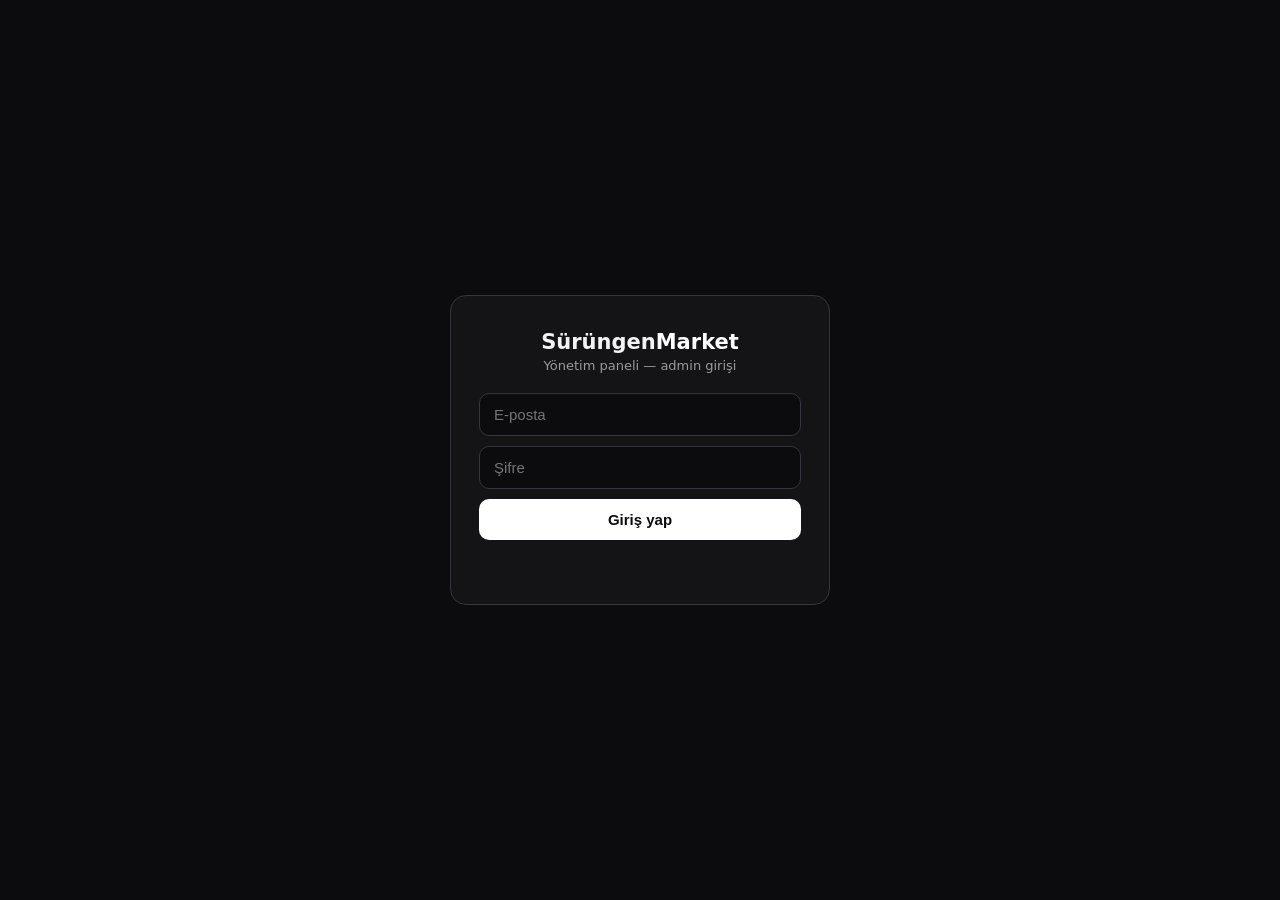
==== commit 7756dc54: "S" ====
--- a/admin.html
+++ b/admin.html
@@ -8,55 +8,75 @@
 <style>
   :root {
     --bg:#0c0c0e; --bg-2:#141417; --bg-3:#1c1c21; --border:#26262c; --border-2:#35353d;
-    --text:#f2f2f4; --muted:#9a9aa3; --red:#ff6b6b; --amber:#f0b25a; --green:#26c592;
+    --text:#f2f2f4; --muted:#9a9aa3; --red:#ff6b6b; --amber:#f0b25a; --green:#26c592; --blue:#5aa8e8;
   }
   * { margin:0; padding:0; box-sizing:border-box; }
   body { font-family:'Segoe UI',system-ui,sans-serif; background:var(--bg); color:var(--text); }
-  a { color:inherit; }
   .layout { display:flex; min-height:100vh; }
-  aside { width:230px; background:var(--bg-2); border-right:1px solid var(--border); padding:20px 14px; flex-shrink:0; }
-  .logo { font-size:17px; font-weight:800; padding:4px 10px 4px; }
+  aside { width:236px; background:var(--bg-2); border-right:1px solid var(--border); padding:22px 14px; flex-shrink:0; position:sticky; top:0; height:100vh; }
+  .logo { font-size:17px; font-weight:800; padding:4px 10px 2px; }
   .logo span { color:#fff; } .logo small { display:block; font-size:11px; color:var(--muted); font-weight:500; margin-top:2px; }
-  aside nav { margin-top:14px; }
-  aside a.navitem { display:flex; align-items:center; gap:10px; padding:10px 12px; border-radius:9px; color:var(--muted); text-decoration:none; font-size:14px; font-weight:500; margin-bottom:2px; cursor:pointer; transition:all .15s; }
-  aside a.navitem:hover { background:var(--bg-3); color:#fff; }
-  aside a.navitem .n { margin-left:auto; background:var(--red); color:#fff; font-size:11px; font-weight:700; padding:1px 7px; border-radius:99px; }
-  main { flex:1; padding:28px 32px; max-width:1150px; }
-  h1 { font-size:22px; font-weight:700; margin-bottom:4px; }
-  .sub { color:var(--muted); font-size:13.5px; margin-bottom:24px; }
-  .stats { display:grid; grid-template-columns:repeat(auto-fit,minmax(170px,1fr)); gap:14px; margin-bottom:30px; }
-  .stat { background:var(--bg-2); border:1px solid var(--border); border-radius:12px; padding:16px 18px; }
-  .stat .l { font-size:12.5px; color:var(--muted); margin-bottom:6px; }
-  .stat .v { font-size:26px; font-weight:700; }
-  h2 { font-size:16px; font-weight:700; margin:26px 0 14px; }
-  .panel { background:var(--bg-2); border:1px solid var(--border); border-radius:12px; overflow:hidden; }
+  aside nav { margin-top:18px; display:flex; flex-direction:column; gap:2px; }
+  .navitem { display:flex; align-items:center; gap:10px; padding:11px 12px; border-radius:10px; color:var(--muted); text-decoration:none; font-size:14px; font-weight:500; cursor:pointer; transition:all .15s; }
+  .navitem:hover { background:var(--bg-3); color:#fff; }
+  .navitem.active { background:rgba(255,255,255,.09); color:#fff; }
+  .navitem .n { margin-left:auto; background:var(--red); color:#fff; font-size:11px; font-weight:700; padding:1px 7px; border-radius:99px; }
+  .navsep { height:1px; background:var(--border); margin:10px 6px; }
+  main { flex:1; padding:30px 36px; max-width:1200px; }
+  h1 { font-size:23px; font-weight:800; letter-spacing:-.3px; margin-bottom:4px; }
+  .sub { color:var(--muted); font-size:13.5px; margin-bottom:26px; }
+  .stats { display:grid; grid-template-columns:repeat(auto-fit,minmax(180px,1fr)); gap:14px; margin-bottom:30px; }
+  .stat { background:var(--bg-2); border:1px solid var(--border); border-radius:14px; padding:18px 20px; position:relative; overflow:hidden; }
+  .stat::before { content:""; position:absolute; left:0; top:0; bottom:0; width:3px; background:var(--accent,#fff); }
+  .stat.a::before { background:#fff; } .stat.b::before { background:var(--amber); } .stat.c::before { background:var(--blue); } .stat.d::before { background:var(--red); }
+  .stat .l { font-size:12.5px; color:var(--muted); margin-bottom:8px; }
+  .stat .v { font-size:28px; font-weight:800; letter-spacing:-.5px; }
+  .sec-head { display:flex; align-items:center; justify-content:space-between; margin:26px 0 14px; }
+  .sec-head h2 { font-size:17px; font-weight:700; }
+  .sec-head .cnt { font-size:13px; color:var(--muted); }
+  .panel { background:var(--bg-2); border:1px solid var(--border); border-radius:14px; overflow:hidden; }
   table { width:100%; border-collapse:collapse; font-size:13.5px; }
-  th { text-align:left; padding:12px 16px; color:var(--muted); font-size:12px; text-transform:uppercase; letter-spacing:.4px; border-bottom:1px solid var(--border); font-weight:600; }
+  th { text-align:left; padding:13px 16px; color:var(--muted); font-size:12px; text-transform:uppercase; letter-spacing:.4px; border-bottom:1px solid var(--border); font-weight:600; }
   td { padding:12px 16px; border-bottom:1px solid var(--border); vertical-align:middle; }
   tr:last-child td { border-bottom:none; }
-  tbody tr:hover { background:var(--bg-3); }
-  .thumb { width:52px; height:40px; border-radius:7px; object-fit:cover; background:var(--bg-3); }
-  .who { font-size:12px; color:var(--muted); }
+  tbody tr { transition:background .15s; } tbody tr:hover { background:var(--bg-3); }
+  .thumb { width:54px; height:42px; border-radius:8px; object-fit:cover; background:var(--bg-3); }
+  .who { font-size:12px; color:var(--muted); margin-top:2px; }
   .tag { font-size:11px; font-weight:600; padding:3px 9px; border-radius:99px; white-space:nowrap; }
   .tag.bekliyor { background:rgba(240,178,90,.14); color:var(--amber); }
-  .tag.satis { background:rgba(255,255,255,.07); color:#c9c9ce; }
-  .tag.sahiplendirme { background:rgba(255,255,255,.12); color:#fff; }
-  .btn { padding:7px 14px; border-radius:8px; font-size:12.5px; font-weight:600; cursor:pointer; border:none; transition:opacity .15s, transform .1s; }
+  .tag.aktif { background:rgba(38,197,146,.14); color:var(--green); }
+  .tag.satis { background:rgba(90,168,232,.14); color:var(--blue); }
+  .tag.sahiplendirme { background:rgba(255,255,255,.1); color:#fff; }
+  .btn { padding:7px 13px; border-radius:8px; font-size:12.5px; font-weight:600; cursor:pointer; border:none; transition:opacity .15s, transform .1s; }
   .btn:hover { opacity:.85; } .btn:active { transform:scale(.96); }
   .ok { background:#fff; color:#0c0c0e; }
+  .ghost { background:transparent; color:#fff; border:1px solid var(--border-2); margin-left:6px; }
   .no { background:transparent; color:var(--red); border:1px solid rgba(255,107,107,.4); margin-left:6px; }
-  .empty { padding:26px 16px; text-align:center; color:var(--muted); font-size:14px; }
-  .toast { position:fixed; bottom:24px; right:24px; background:var(--bg-3); border:1px solid var(--border-2); border-left:3px solid var(--green); padding:12px 18px; border-radius:10px; font-size:13.5px; display:none; z-index:50; }
+  .empty { padding:28px 16px; text-align:center; color:var(--muted); font-size:14px; }
+  .toast { position:fixed; bottom:24px; right:24px; background:var(--bg-3); border:1px solid var(--border-2); border-left:3px solid var(--green); padding:12px 18px; border-radius:10px; font-size:13.5px; display:none; z-index:60; }
+  /* modal */
+  .overlay { position:fixed; inset:0; background:rgba(0,0,0,.72); display:none; align-items:flex-start; justify-content:center; z-index:120; padding:40px 16px; overflow-y:auto; }
+  .overlay.open { display:flex; }
+  .modal { background:var(--bg-2); border:1px solid var(--border-2); border-radius:16px; width:100%; max-width:520px; padding:26px 26px 22px; }
+  .modal h2 { font-size:19px; font-weight:700; margin-bottom:16px; }
+  .fgrid { display:grid; grid-template-columns:1fr 1fr; gap:14px; }
+  .field { display:flex; flex-direction:column; gap:6px; }
+  .field.full { grid-column:1/-1; }
+  .field label { font-size:12.5px; font-weight:600; color:var(--muted); }
+  .field input, .field select, .field textarea { padding:10px 12px; border:1px solid var(--border-2); border-radius:9px; background:var(--bg); color:#fff; font-size:14px; outline:none; font-family:inherit; }
+  .field input:focus, .field select:focus, .field textarea:focus { border-color:#fff; }
+  .mactions { display:flex; gap:10px; justify-content:flex-end; margin-top:20px; }
+  .cancel { background:var(--bg-3); color:var(--text); }
   /* giriş kapısı */
-  #gate { position:fixed; inset:0; background:var(--bg); display:flex; align-items:center; justify-content:center; padding:20px; z-index:100; }
-  .gate-box { width:100%; max-width:380px; background:var(--bg-2); border:1px solid var(--border-2); border-radius:16px; padding:32px 28px; text-align:center; }
-  .gate-box .glogo { font-size:20px; font-weight:800; margin-bottom:2px; } .gate-box .glogo span { color:#fff; }
-  .gate-box p { color:var(--muted); font-size:13px; margin-bottom:20px; }
+  #gate { position:fixed; inset:0; background:var(--bg); display:flex; align-items:center; justify-content:center; padding:20px; z-index:200; }
+  .gate-box { width:100%; max-width:380px; background:var(--bg-2); border:1px solid var(--border-2); border-radius:16px; padding:34px 28px; text-align:center; }
+  .gate-box .glogo { font-size:21px; font-weight:800; } .gate-box .glogo span { color:#fff; }
+  .gate-box p { color:var(--muted); font-size:13px; margin:4px 0 20px; }
   .gate-box input { width:100%; padding:12px 14px; border-radius:10px; border:1px solid var(--border-2); background:var(--bg); color:#fff; font-size:15px; outline:none; margin-bottom:10px; }
   .gate-box button { width:100%; padding:12px; border-radius:10px; border:none; background:#fff; color:#0c0c0e; font-weight:700; font-size:15px; cursor:pointer; }
   .gate-box .gerr { color:var(--red); font-size:13px; margin-top:12px; min-height:18px; }
   .hidden { display:none !important; }
-  @media (max-width:820px){ aside{display:none;} main{padding:20px 16px;} }
+  @media (max-width:820px){ aside{display:none;} main{padding:20px 16px;} .fgrid{grid-template-columns:1fr;} }
 </style>
 </head>
 <body>
@@ -78,24 +98,43 @@
   <aside>
     <div class="logo">Sürüngen<span>Market</span><small>Yönetim paneli</small></div>
     <nav>
-      <a class="navitem" id="nav-user" style="pointer-events:none">👤 <span id="me-name"></span></a>
       <a class="navitem" data-sec="overview">📊 Genel bakış</a>
       <a class="navitem" data-sec="pending">📥 İlan onayları <span class="n hidden" id="pn"></span></a>
+      <a class="navitem" data-sec="active">📢 Aktif ilanlar</a>
       <a class="navitem" data-sec="reports">🚩 Şikayetler <span class="n hidden" id="rn"></span></a>
       <a class="navitem" data-sec="users">👥 Kullanıcılar</a>
+      <div class="navsep"></div>
       <a class="navitem" href="index.html">↩ Siteye dön</a>
-      <a class="navitem" id="logout">🚪 Çıkış</a>
+      <a class="navitem" id="logout">🚪 Çıkış (<span id="me-name"></span>)</a>
     </nav>
   </aside>
 
   <main>
     <h1 id="sec-title">Genel bakış</h1>
     <p class="sub" id="sec-sub">Hoş geldin</p>
-
     <div id="stats-wrap" class="stats"></div>
-
     <div id="section"></div>
   </main>
+</div>
+
+<!-- Düzenleme modalı -->
+<div class="overlay" id="edit-overlay">
+  <div class="modal">
+    <h2>İlanı düzenle</h2>
+    <div class="fgrid">
+      <div class="field full"><label>Başlık / tür</label><input id="e-title"></div>
+      <div class="field"><label>Kategori</label><select id="e-cat"></select></div>
+      <div class="field"><label>Durum</label><select id="e-status">
+        <option value="active">Yayında</option><option value="pending">Beklemede</option><option value="sold">Satıldı</option><option value="removed">Kaldırıldı</option>
+      </select></div>
+      <div class="field"><label>Fiyat (₺, 0 = ücretsiz)</label><input id="e-price" type="number" min="0"></div>
+      <div class="field"><label>Şehir</label><input id="e-city"></div>
+      <div class="field"><label>Cinsiyet</label><select id="e-sex"><option value="m">Erkek</option><option value="f">Dişi</option><option value="x">Bilinmiyor</option></select></div>
+      <div class="field"><label>Yaş</label><input id="e-age"></div>
+      <div class="field full"><label>Açıklama</label><textarea id="e-desc" rows="3"></textarea></div>
+    </div>
+    <div class="mactions"><button class="btn cancel" id="e-cancel">Vazgeç</button><button class="btn ok" id="e-save">Kaydet</button></div>
+  </div>
 </div>
 
 <div class="toast" id="toast"></div>
@@ -109,9 +148,8 @@
 const timeStr = iso => new Date(iso).toLocaleString("tr-TR", { day:"2-digit", month:"2-digit", hour:"2-digit", minute:"2-digit" });
 function toast(m){ const t=$("toast"); t.textContent=m; t.style.display="block"; clearTimeout(t._h); t._h=setTimeout(()=>t.style.display="none",2600); }
 
-let me = null;
-
-// ---- erişim kontrolü ----
+let me = null, categories = [], curSec = "pending";
+
 init();
 async function init(){
   const { data:{ user } } = await supabase.auth.getUser();
@@ -119,140 +157,189 @@
   const { data:prof } = await supabase.from("profiles").select("*").eq("id", user.id).single();
   if(!prof || prof.role !== "admin"){ showGate("Bu hesabın yönetici yetkisi yok.", true); return; }
   me = prof;
+  const { data:cats } = await supabase.from("categories").select("id,slug,name").order("sort");
+  categories = cats || [];
+  fillCatSelect($("e-cat"));
   unlock();
 }
+function fillCatSelect(sel){ sel.innerHTML = categories.map(c => `<option value="${c.id}">${esc(c.name)}</option>`).join(""); }
 function showGate(msg, loggedIn){
-  $("gate").classList.remove("hidden");
-  $("panel").classList.add("hidden");
-  $("gate-sub").textContent = msg;
-  $("gate-form").style.display = loggedIn ? "none" : "";
-  if(loggedIn){ $("gerr").textContent = "Yönetici olmayan bir hesapla giriş yaptın. Doğru hesapla gir."; }
+  $("gate").classList.remove("hidden"); $("panel").classList.add("hidden");
+  $("gate-sub").textContent = msg; $("gate-form").style.display = loggedIn ? "none" : "";
+  if(loggedIn) $("gerr").textContent = "Yönetici olmayan bir hesapla giriş yaptın.";
 }
 async function unlock(){
-  $("gate").classList.add("hidden");
-  $("panel").classList.remove("hidden");
+  $("gate").classList.add("hidden"); $("panel").classList.remove("hidden");
   $("me-name").textContent = me.username;
   $("sec-sub").textContent = "Hoş geldin " + me.username;
-  await loadStats();
-  showSection("pending");
+  await loadStats(); showSection("pending");
 }
 
 $("g-login").onclick = doLogin;
 $("g-pass").addEventListener("keydown", e => e.key === "Enter" && doLogin());
 async function doLogin(){
-  const email = $("g-email").value.trim().toLowerCase();
-  const password = $("g-pass").value;
-  const { error } = await supabase.auth.signInWithPassword({ email, password });
+  const { error } = await supabase.auth.signInWithPassword({ email: $("g-email").value.trim().toLowerCase(), password: $("g-pass").value });
   if(error){ $("gerr").textContent = "E-posta veya şifre hatalı."; return; }
   init();
 }
 $("logout").onclick = async () => { await supabase.auth.signOut(); location.reload(); };
 
-// ---- istatistikler ----
 async function loadStats(){
   const [pending, active, users, reports] = await Promise.all([
-    supabase.from("listings").select("id", { count:"exact", head:true }).eq("status","pending"),
-    supabase.from("listings").select("id", { count:"exact", head:true }).eq("status","active"),
-    supabase.from("profiles").select("id", { count:"exact", head:true }),
-    supabase.from("reports").select("id", { count:"exact", head:true }).eq("status","open"),
+    supabase.from("listings").select("id",{count:"exact",head:true}).eq("status","pending"),
+    supabase.from("listings").select("id",{count:"exact",head:true}).eq("status","active"),
+    supabase.from("profiles").select("id",{count:"exact",head:true}),
+    supabase.from("reports").select("id",{count:"exact",head:true}).eq("status","open"),
   ]);
   $("stats-wrap").innerHTML = `
-    <div class="stat"><div class="l">Yayındaki ilan</div><div class="v">${active.count ?? 0}</div></div>
-    <div class="stat"><div class="l">Onay bekleyen</div><div class="v">${pending.count ?? 0}</div></div>
-    <div class="stat"><div class="l">Kayıtlı kullanıcı</div><div class="v">${users.count ?? 0}</div></div>
-    <div class="stat"><div class="l">Açık şikayet</div><div class="v">${reports.count ?? 0}</div></div>`;
+    <div class="stat c"><div class="l">Yayındaki ilan</div><div class="v">${active.count ?? 0}</div></div>
+    <div class="stat b"><div class="l">Onay bekleyen</div><div class="v">${pending.count ?? 0}</div></div>
+    <div class="stat a"><div class="l">Kayıtlı kullanıcı</div><div class="v">${users.count ?? 0}</div></div>
+    <div class="stat d"><div class="l">Açık şikayet</div><div class="v">${reports.count ?? 0}</div></div>`;
   setBadge("pn", pending.count); setBadge("rn", reports.count);
 }
-function setBadge(id, n){ const el=$(id); if(n){ el.textContent=n; el.classList.remove("hidden"); } else el.classList.add("hidden"); }
-
-// ---- bölümler ----
+function setBadge(id,n){ const el=$(id); if(n){ el.textContent=n; el.classList.remove("hidden"); } else el.classList.add("hidden"); }
+
 document.querySelectorAll("[data-sec]").forEach(a => a.onclick = () => showSection(a.dataset.sec));
 function showSection(sec){
-  const titles = { overview:"Genel bakış", pending:"İlan onayları", reports:"Şikayetler", users:"Kullanıcılar" };
+  curSec = sec;
+  document.querySelectorAll("[data-sec]").forEach(a => a.classList.toggle("active", a.dataset.sec === sec));
+  const titles = { overview:"Genel bakış", pending:"İlan onayları", active:"Aktif ilanlar", reports:"Şikayetler", users:"Kullanıcılar" };
   $("sec-title").textContent = titles[sec] || "";
-  $("stats-wrap").style.display = sec === "overview" || sec === "pending" ? "grid" : "none";
+  $("stats-wrap").style.display = (sec === "overview" || sec === "pending") ? "grid" : "none";
   if(sec === "overview" || sec === "pending") loadPending();
+  else if(sec === "active") loadActive();
   else if(sec === "reports") loadReports();
   else if(sec === "users") loadUsers();
 }
 
-// ---- onay bekleyen ilanlar ----
+const LISTING_SELECT = "id,title,price,sex,age_text,city,description,category_id,status,created_at,seller:profiles!listings_user_id_fkey(username),images:listing_images(storage_path,position)";
+const cover = l => { const i=(l.images||[]).sort((a,b)=>a.position-b.position)[0]; return i?`<img class="thumb" src="${publicImage(i.storage_path)}">`:`<div class="thumb"></div>`; };
+const typeTag = l => l.price===0?`<span class="tag sahiplendirme">Sahiplendirme</span>`:`<span class="tag satis">Satılık</span>`;
+
+// ---- onay bekleyen ----
 async function loadPending(){
-  const { data, error } = await supabase.from("listings")
-    .select("id,title,price,sex,age_text,city,created_at,seller:profiles!listings_user_id_fkey(username),images:listing_images(storage_path,position)")
-    .eq("status","pending").order("created_at",{ ascending:true });
-  if(error){ $("section").innerHTML = `<div class="empty">Yüklenemedi: ${esc(error.message)}</div>`; return; }
-  if(!data.length){ $("section").innerHTML = `<div class="panel"><div class="empty">Onay bekleyen ilan yok 🎉</div></div>`; return; }
-  $("section").innerHTML = `<h2>Onay bekleyen ilanlar (${data.length})</h2><div class="panel"><table>
-    <thead><tr><th></th><th>İlan</th><th>Tip</th><th>Cins/Yaş</th><th>Fiyat</th><th></th></tr></thead>
-    <tbody>${data.map(l => {
-      const img = (l.images||[]).sort((a,b)=>a.position-b.position)[0];
-      const cover = img ? `<img class="thumb" src="${publicImage(img.storage_path)}">` : `<div class="thumb"></div>`;
-      const free = l.price === 0;
-      const sx = l.sex==="m"?"♂":l.sex==="f"?"♀":"—";
-      return `<tr data-id="${l.id}">
-        <td>${cover}</td>
-        <td>${esc(l.title)}<div class="who">${esc(l.seller?.username||"")} · ${esc(l.city||"")} · ${timeStr(l.created_at)}</div></td>
-        <td><span class="tag ${free?"sahiplendirme":"satis"}">${free?"Sahiplendirme":"Satılık"}</span></td>
-        <td>${sx} ${esc(l.age_text||"")}</td>
-        <td>${free?"Ücretsiz":tl(l.price)}</td>
-        <td style="white-space:nowrap"><button class="btn ok" data-a="approve">Onayla</button><button class="btn no" data-a="reject">Reddet</button></td>
-      </tr>`;
-    }).join("")}</tbody></table></div>`;
-  $("section").querySelectorAll("button[data-a]").forEach(b => b.onclick = () => moderate(b.closest("tr").dataset.id, b.dataset.a, b));
-}
-async function moderate(id, action, btn){
-  const status = action === "approve" ? "active" : "removed";
-  btn.disabled = true;
-  const { error } = await supabase.from("listings").update({ status }).eq("id", id);
-  if(error){ toast("İşlem başarısız: " + error.message); btn.disabled=false; return; }
-  const tr = btn.closest("tr"); tr.style.transition="opacity .3s"; tr.style.opacity="0";
-  setTimeout(async () => { tr.remove(); await loadStats();
-    if(!$("section").querySelector("tbody tr")) loadPending();
-  }, 300);
-  toast(action === "approve" ? "İlan onaylandı ve yayına alındı ✓" : "İlan reddedildi");
-}
+  const { data, error } = await supabase.from("listings").select(LISTING_SELECT).eq("status","pending").order("created_at",{ascending:true});
+  if(error) return $("section").innerHTML = `<div class="panel"><div class="empty">Yüklenemedi: ${esc(error.message)}</div></div>`;
+  if(!data.length) return $("section").innerHTML = `<div class="sec-head"><h2>Onay bekleyen ilanlar</h2></div><div class="panel"><div class="empty">Onay bekleyen ilan yok 🎉</div></div>`;
+  $("section").innerHTML = `<div class="sec-head"><h2>Onay bekleyen ilanlar</h2><span class="cnt">${data.length} ilan</span></div>
+    <div class="panel"><table><thead><tr><th></th><th>İlan</th><th>Tip</th><th>Cins/Yaş</th><th>Fiyat</th><th></th></tr></thead>
+    <tbody>${data.map(l => `<tr data-id="${l.id}">
+      <td>${cover(l)}</td>
+      <td>${esc(l.title)}<div class="who">${esc(l.seller?.username||"")} · ${esc(l.city||"")} · ${timeStr(l.created_at)}</div></td>
+      <td>${typeTag(l)}</td><td>${l.sex==="m"?"♂":l.sex==="f"?"♀":"—"} ${esc(l.age_text||"")}</td>
+      <td>${l.price===0?"Ücretsiz":tl(l.price)}</td>
+      <td style="white-space:nowrap"><button class="btn ok" data-a="approve">Onayla</button><button class="btn no" data-a="reject">Reddet</button></td>
+    </tr>`).join("")}</tbody></table></div>`;
+  bindRowButtons(async (id, a, btn) => {
+    const status = a==="approve"?"active":"removed";
+    if(await update(id,{status},btn)){ removeRow(btn); toast(a==="approve"?"İlan onaylandı ve yayına alındı ✓":"İlan reddedildi"); await loadStats(); }
+  });
+}
+
+// ---- aktif ilanlar (düzenle / sil) ----
+async function loadActive(){
+  const { data, error } = await supabase.from("listings").select(LISTING_SELECT).eq("status","active").order("created_at",{ascending:false});
+  if(error) return $("section").innerHTML = `<div class="panel"><div class="empty">Yüklenemedi: ${esc(error.message)}</div></div>`;
+  if(!data.length) return $("section").innerHTML = `<div class="sec-head"><h2>Aktif ilanlar</h2></div><div class="panel"><div class="empty">Yayında ilan yok.</div></div>`;
+  window._active = {}; data.forEach(l => window._active[l.id] = l);
+  $("section").innerHTML = `<div class="sec-head"><h2>Aktif ilanlar</h2><span class="cnt">${data.length} yayında</span></div>
+    <div class="panel"><table><thead><tr><th></th><th>İlan</th><th>Tip</th><th>Fiyat</th><th>Durum</th><th></th></tr></thead>
+    <tbody>${data.map(l => `<tr data-id="${l.id}">
+      <td>${cover(l)}</td>
+      <td>${esc(l.title)}<div class="who">${esc(l.seller?.username||"")} · ${esc(l.city||"")}</div></td>
+      <td>${typeTag(l)}</td><td>${l.price===0?"Ücretsiz":tl(l.price)}</td>
+      <td><span class="tag aktif">Yayında</span></td>
+      <td style="white-space:nowrap"><button class="btn ghost" data-a="edit">Düzenle</button><button class="btn no" data-a="del">Sil</button></td>
+    </tr>`).join("")}</tbody></table></div>`;
+  bindRowButtons(async (id, a, btn) => {
+    if(a==="edit") return openEdit(window._active[id]);
+    if(a==="del"){
+      if(!confirm("Bu ilan kalıcı olarak silinecek. Emin misin?")) return;
+      const { error } = await supabase.from("listings").delete().eq("id", id);
+      if(error) return toast("Silinemedi: " + error.message);
+      removeRow(btn); toast("İlan silindi"); await loadStats();
+    }
+  });
+}
+
+// ---- düzenleme modalı ----
+let editId = null;
+function openEdit(l){
+  editId = l.id;
+  $("e-title").value = l.title || "";
+  $("e-cat").value = l.category_id || (categories[0]?.id ?? "");
+  $("e-status").value = l.status || "active";
+  $("e-price").value = l.price ?? 0;
+  $("e-city").value = l.city || "";
+  $("e-sex").value = l.sex || "x";
+  $("e-age").value = l.age_text || "";
+  $("e-desc").value = l.description || "";
+  $("edit-overlay").classList.add("open");
+}
+$("e-cancel").onclick = () => $("edit-overlay").classList.remove("open");
+$("edit-overlay").addEventListener("click", e => { if(e.target.id === "edit-overlay") $("edit-overlay").classList.remove("open"); });
+$("e-save").onclick = async () => {
+  const patch = {
+    title: $("e-title").value.trim(),
+    category_id: parseInt($("e-cat").value) || null,
+    status: $("e-status").value,
+    price: parseInt($("e-price").value) || 0,
+    city: $("e-city").value.trim() || null,
+    sex: $("e-sex").value,
+    age_text: $("e-age").value.trim() || null,
+    description: $("e-desc").value.trim() || null
+  };
+  const { error } = await supabase.from("listings").update(patch).eq("id", editId);
+  if(error) return toast("Kaydedilemedi: " + error.message);
+  $("edit-overlay").classList.remove("open");
+  toast("İlan güncellendi ✓");
+  await loadStats();
+  if(curSec === "active") loadActive();
+};
 
 // ---- şikayetler ----
 async function loadReports(){
   const { data, error } = await supabase.from("reports")
     .select("id,reason,detail,status,created_at,listing:listings(title),reporter:profiles!reports_reporter_id_fkey(username)")
-    .eq("status","open").order("created_at",{ ascending:false });
-  if(error){ $("section").innerHTML = `<div class="empty">Yüklenemedi: ${esc(error.message)}</div>`; return; }
-  if(!data.length){ $("section").innerHTML = `<div class="panel"><div class="empty">Açık şikayet yok.</div></div>`; return; }
-  $("section").innerHTML = `<h2>Açık şikayetler (${data.length})</h2><div class="panel"><table>
-    <thead><tr><th>İlan</th><th>Şikayet eden</th><th>Sebep</th><th>Tarih</th><th></th></tr></thead>
+    .eq("status","open").order("created_at",{ascending:false});
+  if(error) return $("section").innerHTML = `<div class="panel"><div class="empty">Yüklenemedi: ${esc(error.message)}</div></div>`;
+  if(!data.length) return $("section").innerHTML = `<div class="sec-head"><h2>Açık şikayetler</h2></div><div class="panel"><div class="empty">Açık şikayet yok.</div></div>`;
+  $("section").innerHTML = `<div class="sec-head"><h2>Açık şikayetler</h2><span class="cnt">${data.length}</span></div>
+    <div class="panel"><table><thead><tr><th>İlan</th><th>Şikayet eden</th><th>Sebep</th><th>Tarih</th><th></th></tr></thead>
     <tbody>${data.map(r => `<tr data-id="${r.id}">
-      <td>${esc(r.listing?.title||"—")}</td>
-      <td>${esc(r.reporter?.username||"—")}</td>
-      <td>${esc(r.reason)}${r.detail?`<div class="who">${esc(r.detail)}</div>`:""}</td>
-      <td>${timeStr(r.created_at)}</td>
+      <td>${esc(r.listing?.title||"—")}</td><td>${esc(r.reporter?.username||"—")}</td>
+      <td>${esc(r.reason)}${r.detail?`<div class="who">${esc(r.detail)}</div>`:""}</td><td>${timeStr(r.created_at)}</td>
       <td style="white-space:nowrap"><button class="btn ok" data-a="resolve">Çözüldü</button><button class="btn no" data-a="dismiss">Yoksay</button></td>
     </tr>`).join("")}</tbody></table></div>`;
-  $("section").querySelectorAll("button[data-a]").forEach(b => b.onclick = () => resolveReport(b.closest("tr").dataset.id, b.dataset.a, b));
-}
-async function resolveReport(id, action, btn){
-  btn.disabled = true;
-  const { error } = await supabase.from("reports").update({ status: action === "resolve" ? "resolved" : "dismissed" }).eq("id", id);
-  if(error){ toast("İşlem başarısız"); btn.disabled=false; return; }
-  const tr = btn.closest("tr"); tr.remove(); await loadStats();
-  if(!$("section").querySelector("tbody tr")) loadReports();
-  toast("Şikayet güncellendi");
+  bindRowButtons(async (id, a, btn) => {
+    const { error } = await supabase.from("reports").update({ status: a==="resolve"?"resolved":"dismissed" }).eq("id", id);
+    if(error) return toast("İşlem başarısız");
+    removeRow(btn); toast("Şikayet güncellendi"); await loadStats();
+  });
 }
 
 // ---- kullanıcılar ----
 async function loadUsers(){
-  const { data, error } = await supabase.from("profiles")
-    .select("id,username,city,role,created_at").order("created_at",{ ascending:false }).limit(200);
-  if(error){ $("section").innerHTML = `<div class="empty">Yüklenemedi: ${esc(error.message)}</div>`; return; }
-  $("section").innerHTML = `<h2>Kullanıcılar (${data.length})</h2><div class="panel"><table>
-    <thead><tr><th>Kullanıcı</th><th>Şehir</th><th>Rol</th><th>Kayıt</th></tr></thead>
-    <tbody>${data.map(u => `<tr>
-      <td>${esc(u.username)}</td><td>${esc(u.city||"—")}</td>
-      <td>${u.role==="admin"?'<span class="tag sahiplendirme">admin</span>':"üye"}</td>
-      <td>${timeStr(u.created_at)}</td>
-    </tr>`).join("")}</tbody></table></div>`;
-}
+  const { data, error } = await supabase.from("profiles").select("id,username,city,role,created_at").order("created_at",{ascending:false}).limit(300);
+  if(error) return $("section").innerHTML = `<div class="panel"><div class="empty">Yüklenemedi: ${esc(error.message)}</div></div>`;
+  $("section").innerHTML = `<div class="sec-head"><h2>Kullanıcılar</h2><span class="cnt">${data.length}</span></div>
+    <div class="panel"><table><thead><tr><th>Kullanıcı</th><th>Şehir</th><th>Rol</th><th>Kayıt</th></tr></thead>
+    <tbody>${data.map(u => `<tr><td>${esc(u.username)}</td><td>${esc(u.city||"—")}</td>
+      <td>${u.role==="admin"?'<span class="tag sahiplendirme">admin</span>':"üye"}</td><td>${timeStr(u.created_at)}</td></tr>`).join("")}</tbody></table></div>`;
+}
+
+// ---- ortak yardımcılar ----
+function bindRowButtons(handler){
+  $("section").querySelectorAll("button[data-a]").forEach(b => b.onclick = () => handler(b.closest("tr").dataset.id, b.dataset.a, b));
+}
+async function update(id, patch, btn){
+  if(btn) btn.disabled = true;
+  const { error } = await supabase.from("listings").update(patch).eq("id", id);
+  if(error){ toast("İşlem başarısız: " + error.message); if(btn) btn.disabled=false; return false; }
+  return true;
+}
+function removeRow(btn){ const tr = btn.closest("tr"); tr.style.transition="opacity .25s"; tr.style.opacity="0"; setTimeout(()=>tr.remove(),250); }
 </script>
 </body>
 </html>
